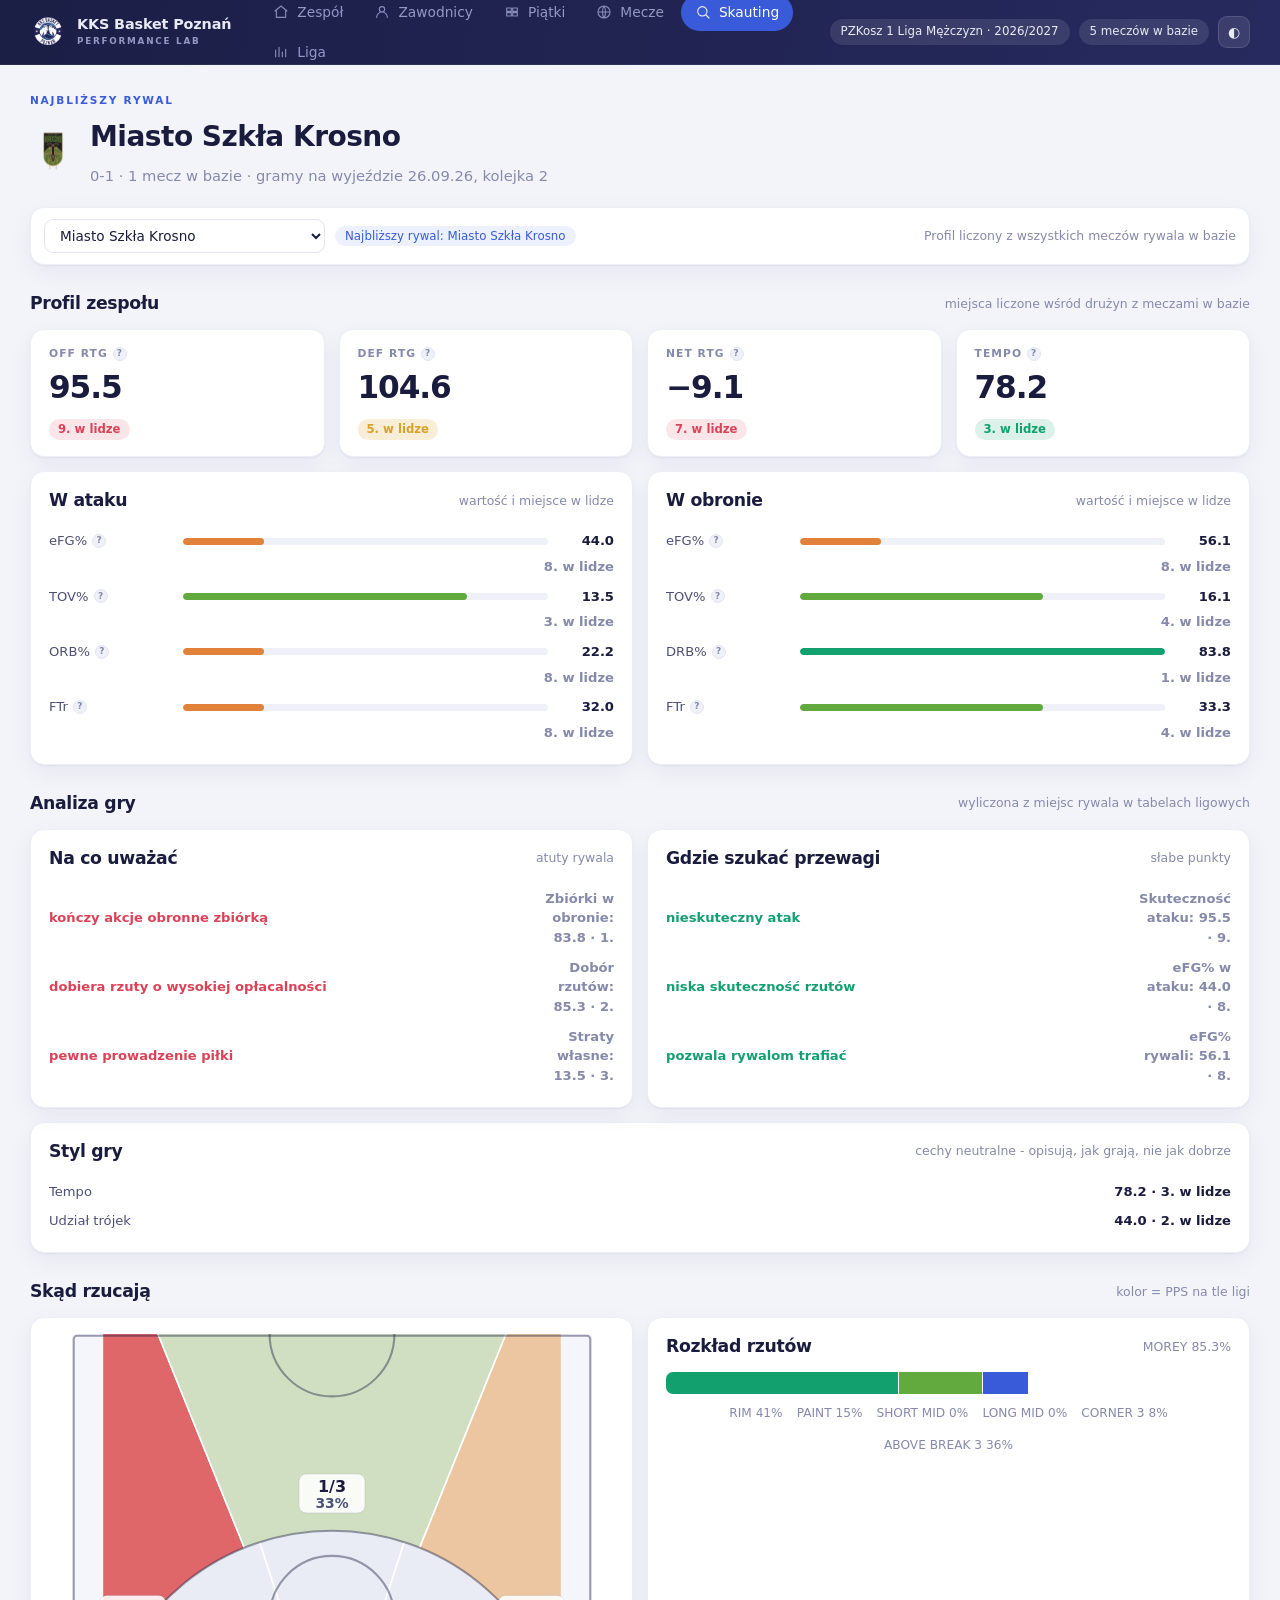
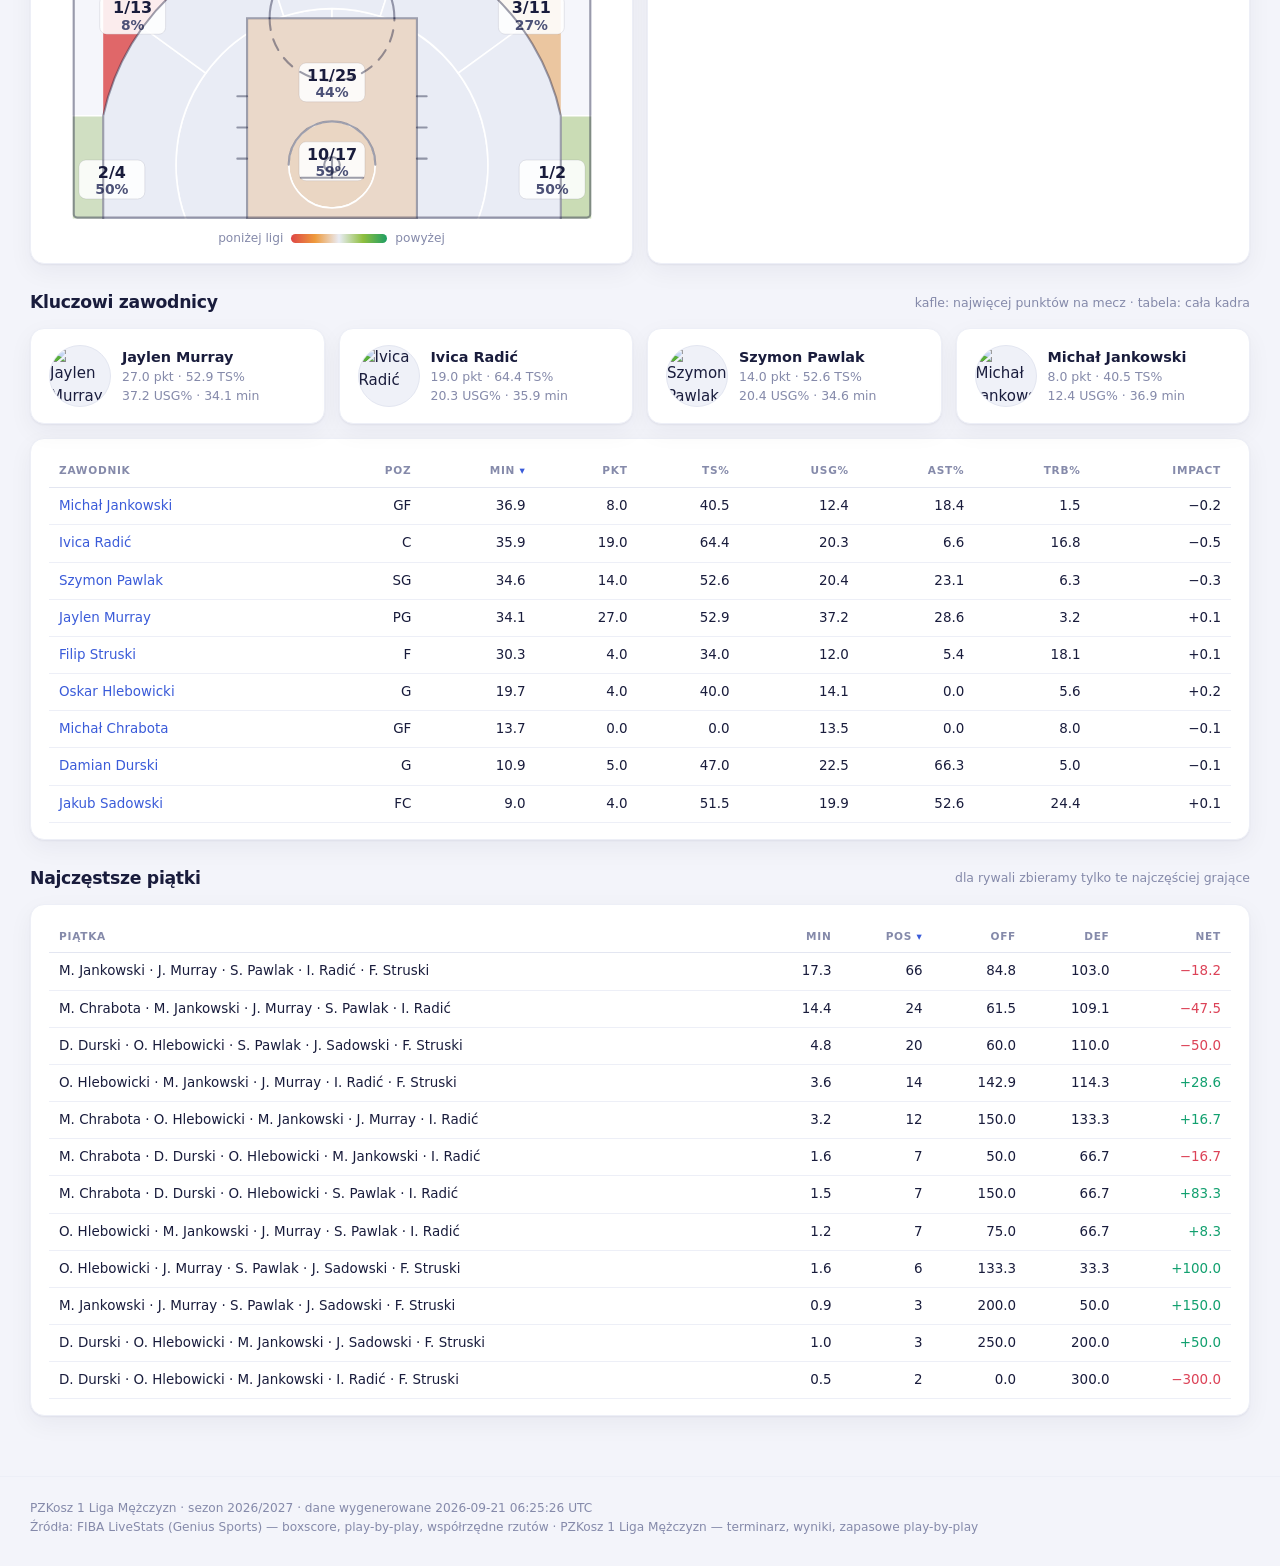
==== docs/scout.html @ 5217cedb "Skauting rywali, portrety 158x190, wybor osi na mapie stylu Portrety: format 158 x 190 (zapis 316 x " ====
<!doctype html>
<html lang="pl">
<head>
<meta charset="utf-8">
<meta name="viewport" content="width=device-width, initial-scale=1">
<title>Skauting · KKS Basket Poznań Lab</title>
<link rel="stylesheet" href="assets/css/app.css">
<link rel="icon" href="assets/logos/enea-basket-poznan.png">
</head>
<body>
<header class="topbar" data-nav></header>
<main class="wrap">
  <div class="page-head" id="head"></div>
  <div class="filters" id="filters"></div>
  <div id="content"></div>
</main>
<footer class="pagefoot" data-footer></footer>
<script type="module" src="assets/js/page-scout.js"></script>
</body>
</html>
---- docs/assets/css/app.css ----
/* KKS Basket Poznan Lab - system wizualny.
   Jasny interfejs roboczy z granatowym panelem bocznym w barwach klubu
   (granat #1B1E45, blekit #3A5BD9). Motyw ciemny dostepny przelacznikiem. */

:root {
  --bg: #F3F4FA;
  --surface: #FFFFFF;
  --surface-2: #FAFBFE;
  --surface-3: #EFF1F8;
  --border: #E3E6F1;
  --border-soft: #EDEFF7;

  --ink: #191C3C;
  --ink-dim: #4C5177;
  --ink-muted: #858AAA;

  --brand: #3A5BD9;
  --brand-ink: #FFFFFF;
  --brand-soft: #EDF1FE;
  --brand-line: #C9D5FA;

  --side: #1B1E45;
  --side-2: #262A5E;
  --side-ink: #E8EAF6;
  --side-muted: #9498C4;

  --good: #12A06F;
  --ok: #62A93E;
  --mid: #D9A128;
  --warn: #E2823A;
  --bad: #DC4257;

  --zone-empty: #E9ECF5;
  --zone-good: #1E9E63;
  --zone-ok: #8FBF3F;
  --zone-warn: #EE9A3C;
  --zone-bad: #DE4646;
  --court-floor: #F5F6FB;
  --court-line: rgba(25, 28, 60, .42);
  --tag-bg: rgba(255, 255, 255, .88);
  --tag-line: rgba(25, 28, 60, .14);

  --radius: 14px;
  --radius-sm: 10px;
  --shadow: 0 1px 2px rgba(25, 28, 60, .05), 0 8px 24px rgba(25, 28, 60, .05);
  --sans: "Inter", "Segoe UI", system-ui, -apple-system, sans-serif;
  --mono: "JetBrains Mono", "SFMono-Regular", Consolas, monospace;
  --side-w: 246px;
}

:root[data-theme="dark"] {
  --bg: #0E1030;
  --surface: #171A40;
  --surface-2: #1C1F49;
  --surface-3: #232755;
  --border: #2E3269;
  --border-soft: #262A5A;

  --ink: #EBEDFA;
  --ink-dim: #B2B7DC;
  --ink-muted: #8388B0;

  --brand: #6A8CFF;
  --brand-ink: #10143A;
  --brand-soft: #22285C;
  --brand-line: #343C7C;

  --side: #0A0C28;
  --side-2: #151845;

  --good: #35C48C;
  --ok: #8FCB5C;
  --mid: #E2B84E;
  --warn: #F09A55;
  --bad: #F0637A;

  --zone-empty: #20244F;
  --zone-good: #2FBE85;
  --zone-ok: #8FC24B;
  --zone-warn: #EE9A3C;
  --zone-bad: #E2596B;
  --court-floor: #191D44;
  --court-line: rgba(235, 237, 250, .45);
  --tag-bg: rgba(10, 12, 40, .78);
  --tag-line: rgba(235, 237, 250, .16);
  --shadow: 0 1px 2px rgba(0, 0, 0, .3), 0 10px 30px rgba(0, 0, 0, .28);
}

* { box-sizing: border-box; }

body {
  margin: 0;
  background: var(--bg);
  color: var(--ink);
  font-family: var(--sans);
  font-size: 15px;
  line-height: 1.5;
  -webkit-font-smoothing: antialiased;
}

a { color: inherit; text-decoration: none; }
h1, h2, h3 { margin: 0; font-weight: 650; letter-spacing: -.018em; }
h1 { font-size: 1.75rem; }
h2 { font-size: 1.02rem; }

/* --- szkielet ------------------------------------------------------------- */
.topbar {
  position: sticky; top: 0; z-index: 40;
  background: linear-gradient(100deg, var(--side) 0%, var(--side-2) 100%);
  color: var(--side-ink);
  border-bottom: 1px solid rgba(255, 255, 255, .07);
}
.topbar__inner {
  max-width: 1360px; margin: 0 auto; padding: 0 30px;
  display: flex; align-items: center; gap: 28px; height: 64px;
}
.brand { display: flex; align-items: center; gap: 11px; flex: none; }
.brand img { width: 36px; height: 36px; object-fit: contain; }
.brand b { display: block; font-size: .9rem; line-height: 1.15; letter-spacing: -.01em; }
.brand small {
  display: block; margin-top: 3px; font-size: .55rem; letter-spacing: .2em;
  color: var(--side-muted); font-weight: 650;
}
.nav { display: flex; gap: 3px; flex-wrap: wrap; }
.nav a {
  display: inline-flex; align-items: center; gap: 8px; padding: 8px 14px;
  border-radius: 99px; font-size: .86rem; font-weight: 520; color: var(--side-muted);
}
.nav a:hover { background: rgba(255, 255, 255, .08); color: #fff; }
.nav a[aria-current="page"] { background: var(--brand); color: #fff; }
.nav svg { width: 16px; height: 16px; opacity: .9; }
.topbar__right { margin-left: auto; display: flex; align-items: center; gap: 9px; }
.topbar__chip {
  font-size: .74rem; padding: 4px 11px; border-radius: 99px;
  background: rgba(255, 255, 255, .1); color: var(--side-ink); white-space: nowrap;
}
.icon-btn {
  background: rgba(255, 255, 255, .1); border: 1px solid rgba(255, 255, 255, .12);
  color: var(--side-ink); width: 32px; height: 32px; border-radius: 9px;
  cursor: pointer; font-size: .85rem; display: inline-flex; align-items: center; justify-content: center;
}
.icon-btn:hover { background: rgba(255, 255, 255, .18); }

.wrap { max-width: 1360px; width: 100%; margin: 0 auto; padding: 28px 30px 60px; }
.page-head { margin-bottom: 20px; }
.page-head p { margin: 7px 0 0; color: var(--ink-muted); font-size: .92rem; max-width: 74ch; }
.eyebrow {
  font-size: .66rem; letter-spacing: .17em; text-transform: uppercase;
  color: var(--brand); font-weight: 700; margin-bottom: 7px;
}
.crumbs { display: flex; align-items: center; gap: 8px; font-size: .8rem; color: var(--ink-muted); margin-bottom: 10px; }
.crumbs a:hover { color: var(--brand); }

.note {
  display: flex; gap: 12px; padding: 14px 16px; border-radius: var(--radius);
  background: var(--brand-soft); border: 1px solid var(--brand-line);
  font-size: .85rem; color: var(--ink-dim); margin-bottom: 20px; line-height: 1.55;
}
.note b { color: var(--ink); display: block; margin-bottom: 3px; font-weight: 620; }

/* --- filtry --------------------------------------------------------------- */
.filters {
  display: flex; flex-wrap: wrap; gap: 10px; align-items: center;
  padding: 11px 13px; background: var(--surface); border: 1px solid var(--border-soft);
  border-radius: var(--radius); margin-bottom: 20px; box-shadow: var(--shadow);
}
.seg { display: flex; flex-wrap: wrap; gap: 2px; background: var(--surface-3); padding: 3px; border-radius: 10px; }
.seg button {
  border: 0; background: transparent; color: var(--ink-dim); cursor: pointer;
  padding: 6px 13px; border-radius: 8px; font-size: .82rem; font-weight: 550; font-family: inherit;
}
.seg button:hover { color: var(--ink); }
.seg button.is-on { background: var(--surface); color: var(--brand); box-shadow: var(--shadow); }
.seg--sm button { padding: 4px 10px; font-size: .76rem; }
.filters select, .filters input[type="search"] {
  background: var(--surface); border: 1px solid var(--border); color: var(--ink);
  border-radius: 9px; padding: 7px 11px; font-family: inherit; font-size: .85rem;
  max-width: 100%; min-width: 0;
}
.filters__note { margin-left: auto; color: var(--ink-muted); font-size: .78rem; }

/* --- siatki i karty -------------------------------------------------------- */
.grid { display: grid; gap: 14px; }
.grid--4 { grid-template-columns: repeat(auto-fit, minmax(198px, 1fr)); }
.grid--3 { grid-template-columns: repeat(auto-fit, minmax(270px, 1fr)); }
.grid--2 { grid-template-columns: repeat(auto-fit, minmax(380px, 1fr)); }
.grid--tiles { grid-template-columns: repeat(auto-fill, minmax(250px, 1fr)); }

.card {
  background: var(--surface); border: 1px solid var(--border-soft);
  border-radius: var(--radius); padding: 16px 18px; box-shadow: var(--shadow);
}
.card__head { display: flex; align-items: center; justify-content: space-between; gap: 10px; margin-bottom: 12px; }
.card__sub { color: var(--ink-muted); font-size: .78rem; font-weight: 500; }
.section { margin: 26px 0 0; }
.section > .card__head { margin-bottom: 12px; }
.section h2 { font-size: 1.08rem; }

.stat__label {
  display: flex; align-items: center; gap: 5px;
  font-size: .67rem; letter-spacing: .1em; text-transform: uppercase;
  color: var(--ink-muted); font-weight: 650;
}
.stat__value { font-size: 1.95rem; font-weight: 700; letter-spacing: -.035em; font-variant-numeric: tabular-nums; margin-top: 2px; }
.stat__value small { font-size: .85rem; color: var(--ink-muted); font-weight: 500; }
.stat__foot { display: flex; align-items: center; gap: 8px; margin-top: 8px; font-size: .78rem; flex-wrap: wrap; }
.rank {
  font-variant-numeric: tabular-nums; font-weight: 650; padding: 2px 9px;
  border-radius: 99px; font-size: .73rem; background: var(--surface-3); color: var(--ink-dim);
}
.rank--top { background: color-mix(in srgb, var(--good) 15%, var(--surface)); color: var(--good); }
.rank--mid { background: color-mix(in srgb, var(--mid) 18%, var(--surface)); color: var(--mid); }
.rank--low { background: color-mix(in srgb, var(--bad) 13%, var(--surface)); color: var(--bad); }
.delta--up { color: var(--good); }
.delta--down { color: var(--bad); }

.pbar { position: relative; height: 7px; border-radius: 99px; background: var(--surface-3); overflow: hidden; }
.pbar i { position: absolute; inset: 0 auto 0 0; border-radius: 99px; display: block; }
.prow { display: grid; grid-template-columns: 124px 1fr 56px; gap: 10px; align-items: center; padding: 5px 0; }
.prow__name { font-size: .82rem; color: var(--ink-dim); display: flex; gap: 5px; align-items: center; }
.prow__val { font-variant-numeric: tabular-nums; font-size: .82rem; text-align: right; font-weight: 600; }

/* --- tabele ---------------------------------------------------------------- */
.table-wrap { overflow-x: auto; }
table.data { width: 100%; border-collapse: collapse; font-size: .84rem; }
table.data th, table.data td { padding: 8px 10px; text-align: right; white-space: nowrap; }
table.data th:first-child, table.data td:first-child {
  text-align: left; position: sticky; left: 0; background: var(--surface);
}
table.data thead th {
  font-size: .66rem; letter-spacing: .07em; text-transform: uppercase; color: var(--ink-muted);
  border-bottom: 1px solid var(--border); font-weight: 700; cursor: pointer; user-select: none;
}
table.data thead th:hover { color: var(--brand); }
table.data tbody tr { border-bottom: 1px solid var(--border-soft); }
table.data tbody tr:hover, table.data tbody tr:hover td:first-child { background: var(--surface-3); }
table.data td { font-variant-numeric: tabular-nums; }
table.data .is-club { font-weight: 650; }
table.data .is-club td:first-child { color: var(--brand); }
.sort-dir::after { content: " ▾"; color: var(--brand); }
.sort-dir.asc::after { content: " ▴"; }

/* --- kafle zawodnikow ------------------------------------------------------ */
.ptile {
  display: block; background: var(--surface); border: 1px solid var(--border-soft);
  border-radius: var(--radius); overflow: hidden; box-shadow: var(--shadow);
  transition: transform .14s ease, border-color .14s ease, box-shadow .14s ease;
}
.ptile:hover {
  transform: translateY(-2px); border-color: var(--brand-line);
  box-shadow: 0 2px 4px rgba(25, 28, 60, .06), 0 14px 32px rgba(58, 91, 217, .12);
}
.ptile__top { display: flex; gap: 13px; padding: 16px 16px 10px; align-items: center; }
.avatar {
  width: 62px; height: 62px; border-radius: 50%; flex: none; overflow: hidden;
  background: var(--surface-3); border: 1px solid var(--border);
  display: inline-block; position: relative;
}
.avatar img {
  /* kadr jest wypalony w pliku przez `basketlab photos`, wiec bez skalowania */
  width: 100%; height: 100%; object-fit: cover; display: block;
}
.avatar--lg { width: 92px; height: 92px; }
.avatar__initials {
  position: absolute; inset: 0; display: flex; align-items: center; justify-content: center;
  font-style: normal; font-weight: 700; font-size: .78rem; color: var(--ink-muted);
  letter-spacing: .02em;
}
.avatars .avatar__initials { font-size: .62rem; }

/* prostokatny portret - karty zawodnikow i naglowek profilu */
.portrait {
  /* proporcje 158 x 190 - kadr jest wypalony w pliku, wiec bez przesuwania */
  width: 66px; height: 79px; border-radius: 11px; flex: none; overflow: hidden;
  background: var(--surface-3); border: 1px solid var(--border);
  display: inline-block; position: relative;
}
.portrait img { width: 100%; height: 100%; object-fit: cover; display: block; }
.portrait--lg { width: 105px; height: 126px; border-radius: 14px; }
.ptile__name { font-weight: 650; font-size: .97rem; letter-spacing: -.012em; }
.ptile__meta { color: var(--ink-muted); font-size: .75rem; margin-top: 3px; }
.ptile__impact { display: flex; align-items: baseline; gap: 8px; padding: 0 16px 8px; }
.ptile__impact b { font-size: 1.4rem; font-variant-numeric: tabular-nums; letter-spacing: -.025em; }
/* blok ocen w ukladzie Dunks & Threes: duza wartosc + miejsce w lidze */
.ptile__epm { padding: 2px 16px 0; }
.ptile__epm small {
  display: block; font-size: .6rem; letter-spacing: .12em; text-transform: uppercase;
  color: var(--ink-muted); font-weight: 700;
}
.ptile__epm-row { display: flex; align-items: baseline; gap: 9px; }
.ptile__epm-row b {
  font-size: 1.85rem; font-weight: 700; letter-spacing: -.035em;
  font-variant-numeric: tabular-nums; line-height: 1.1;
}
.ptile__epm-row span { font-size: .72rem; color: var(--ink-muted); font-variant-numeric: tabular-nums; }
.ptile__lines { padding: 8px 16px 4px; display: grid; gap: 6px; }
.ptile__skills { padding: 6px 8px 10px; border-top: 1px solid var(--border-soft); background: var(--surface-2); }

/* linia oceny na tle ligi: tor, wypelnienie do percentyla, znacznik */
.rline { display: grid; grid-template-columns: 34px 1fr 42px 30px; gap: 8px; align-items: center; font-size: .74rem; }
.rline__label { color: var(--ink-muted); font-weight: 700; letter-spacing: .05em; }
.rline__track { position: relative; height: 6px; border-radius: 99px; background: var(--surface-3); }
.rline__track i { position: absolute; inset: 0 auto 0 0; border-radius: 99px; display: block; }
.rline__track u {
  position: absolute; top: 50%; width: 9px; height: 9px; border-radius: 50%;
  transform: translate(-50%, -50%); border: 2px solid var(--surface); display: block;
}
.rline__value { text-align: right; font-variant-numeric: tabular-nums; font-weight: 700; }
.rline__rank { text-align: right; font-size: .68rem; color: var(--ink-muted); font-variant-numeric: tabular-nums; }
.card .rline { padding: 5px 0; font-size: .8rem; }

/* wykres pizza: kawalki o promieniu wedlug percentyla */
.pizza { width: 100%; height: auto; display: block; max-width: 300px; margin-inline: auto; }
.pizza__bg { fill: var(--surface-3); }
.pizza__slice { stroke: var(--surface); stroke-width: 1; }
.pizza__slice:hover { stroke: var(--ink); stroke-width: 1.6; }
.pizza__grid { fill: none; stroke: var(--surface); stroke-width: 1; stroke-opacity: .7; }
.pizza__edge { fill: none; stroke: var(--border); stroke-width: 1; }
.pizza__tag { pointer-events: none; }
.pizza__label { fill: var(--ink-muted); font-size: 9.5px; font-weight: 700; letter-spacing: .04em; }
.pizza__value { fill: var(--ink); font-size: 10px; font-weight: 700; font-variant-numeric: tabular-nums; }

/* --- podpowiedzi ----------------------------------------------------------- */
.q {
  display: inline-flex; align-items: center; justify-content: center;
  width: 14px; height: 14px; border-radius: 50%; font-size: 9px; font-weight: 700;
  background: var(--surface-3); color: var(--ink-muted); cursor: help; flex: none;
  border: 1px solid var(--border);
}
.q:hover { background: var(--brand); color: var(--brand-ink); border-color: var(--brand); }
#tip {
  position: fixed; z-index: 90; max-width: 300px; padding: 11px 13px;
  background: var(--surface); border: 1px solid var(--border); border-radius: 11px;
  box-shadow: 0 12px 34px rgba(25, 28, 60, .16); font-size: .8rem; line-height: 1.45;
  pointer-events: none; opacity: 0; transform: translateY(4px);
  transition: opacity .12s, transform .12s; color: var(--ink);
}
#tip.on { opacity: 1; transform: translateY(0); }
#tip b { display: block; color: var(--brand); font-size: .72rem; letter-spacing: .06em; text-transform: uppercase; margin-bottom: 4px; }
#tip em { display: block; margin-top: 6px; color: var(--ink-muted); font-style: normal; }

/* --- boisko i wykresy ------------------------------------------------------ */
.court { width: 100%; height: auto; display: block; max-width: 520px; margin-inline: auto; }
.chart { width: 100%; height: auto; display: block; max-width: 620px; margin-inline: auto; }
.court .floor { fill: var(--court-floor); }
.court .line { fill: none; stroke: var(--court-line); stroke-width: .06; stroke-linecap: round; }
.court .zone { stroke: var(--surface); stroke-width: .045; }
.court .zone:hover { stroke: var(--ink); stroke-width: .09; }
.court .hex { stroke: var(--surface); stroke-width: .035; }
.court .hex:hover { stroke: var(--ink); stroke-width: .07; }
.court .shot-made { fill: none; stroke: var(--good); stroke-width: .105; }
.court .shot-miss { stroke: var(--bad); stroke-width: .105; stroke-linecap: round; opacity: .82; }
.zone-tag__bg { fill: var(--tag-bg); stroke: var(--tag-line); stroke-width: .02; }
.zone-tag__a { fill: var(--ink); font-size: .46px; font-weight: 700; text-anchor: middle; }
.zone-tag__b { fill: var(--ink-dim); font-size: .4px; font-weight: 600; text-anchor: middle; }
.zone-tag { pointer-events: none; }

.bars { display: flex; align-items: flex-end; gap: 3px; height: 92px; justify-content: flex-start; }
.bars div { flex: 1; max-width: 44px; border-radius: 3px 3px 0 0; min-height: 2px; }

.legend {
  display: flex; gap: 14px; flex-wrap: wrap; font-size: .76rem; color: var(--ink-muted);
  margin-top: 10px; align-items: center; justify-content: center;
}
.legend__item { display: inline-flex; align-items: center; gap: 6px; }
.legend__made { width: 9px; height: 9px; border-radius: 50%; border: 2px solid var(--good); }
.legend__miss {
  width: 10px; height: 10px;
  background:
    linear-gradient(45deg, transparent 43%, var(--bad) 43%, var(--bad) 57%, transparent 57%),
    linear-gradient(-45deg, transparent 43%, var(--bad) 43%, var(--bad) 57%, transparent 57%);
}
.legend__ramp {
  width: 96px; height: 9px; border-radius: 99px;
  background: linear-gradient(90deg, var(--zone-bad), var(--zone-warn), var(--zone-empty), var(--zone-ok), var(--zone-good));
}
.legend__scale { gap: 8px; }

/* wybor wskaznikow na osie mapy stylu */
.axis-picker { display: flex; align-items: center; gap: 6px; flex-wrap: wrap; }
.axis-picker span { font-size: .7rem; color: var(--ink-muted); font-weight: 650; letter-spacing: .06em; }
.axis-picker select {
  background: var(--surface-3); border: 1px solid var(--border); color: var(--ink);
  border-radius: 8px; padding: 4px 8px; font-family: inherit; font-size: .78rem;
}

/* --- rozne ----------------------------------------------------------------- */
.chips { display: flex; gap: 6px; flex-wrap: wrap; }
.chip {
  font-size: .74rem; padding: 3px 10px; border-radius: 99px;
  background: var(--surface-3); color: var(--ink-dim); border: 1px solid var(--border-soft);
}
.chip--brand { background: var(--brand-soft); color: var(--brand); border-color: var(--brand-line); }
.avatars { display: flex; }
.avatars .avatar {
  width: 34px; height: 34px; border: 2px solid var(--surface);
  margin-left: -9px; background: var(--surface-3);
}
.avatars > :first-child { margin-left: 0; }
.muted { color: var(--ink-muted); }
.mono { font-family: var(--mono); font-variant-numeric: tabular-nums; }
.empty { padding: 30px; text-align: center; color: var(--ink-muted); font-size: .86rem; }
.pagefoot { padding: 22px 30px 30px; color: var(--ink-muted); font-size: .76rem; border-top: 1px solid var(--border-soft); }

/* --- przebieg meczu -------------------------------------------------------- */
.pbp { max-height: 540px; overflow-y: auto; }
.pbp__row {
  display: grid; grid-template-columns: 46px 58px 1fr; gap: 10px; align-items: baseline;
  padding: 6px 6px; border-bottom: 1px solid var(--border-soft); font-size: .82rem;
}
.pbp__row.is-player { background: var(--brand-soft); border-radius: 8px; }
.pbp__clock { color: var(--ink-muted); font-variant-numeric: tabular-nums; font-size: .75rem; }
.pbp__score { font-variant-numeric: tabular-nums; font-weight: 650; font-size: .78rem; }
.pbp__what b { font-weight: 620; }
.pbp__what.is-made b { color: var(--good); }
.pbp__what.is-miss b { color: var(--bad); }

@media (max-width: 760px) {
  .filters { padding: 10px; gap: 8px; }
  .filters > .seg { width: 100%; }
  .filters .seg button { flex: 1 1 auto; padding: 6px 9px; font-size: .78rem; }
  .filters select, .filters input[type="search"] { flex: 1 1 100%; }
  .filters__note { margin-left: 0; flex-basis: 100%; font-size: .74rem; }
  .page-head h1 { font-size: 1.45rem; }
  .card { padding: 14px; }
  .grid--impact { grid-template-columns: 1fr 1fr; }
  .stat__value { font-size: 1.7rem; }
}

@media (max-width: 960px) {
  .topbar__inner { height: auto; padding: 10px 18px; flex-wrap: wrap; gap: 12px; }
  .nav { width: 100%; order: 3; }
  .topbar__chip { display: none; }
  .wrap { padding-inline: 18px; }
  .prow { grid-template-columns: 96px 1fr 48px; }
  .pagefoot { padding-inline: 18px; }
}

.avatar--tiny { width: 40px; height: 40px; }

/* kafle wplywu: trzy liczby i szersza karta z rozbiciem */
.grid--impact { grid-template-columns: repeat(3, minmax(0, 1fr)) 1.5fr; }
@media (max-width: 1100px) { .grid--impact { grid-template-columns: repeat(3, minmax(0, 1fr)); }
  .grid--impact > :last-child { grid-column: 1 / -1; } }
@media (max-width: 700px) { .grid--impact { grid-template-columns: 1fr 1fr; } }
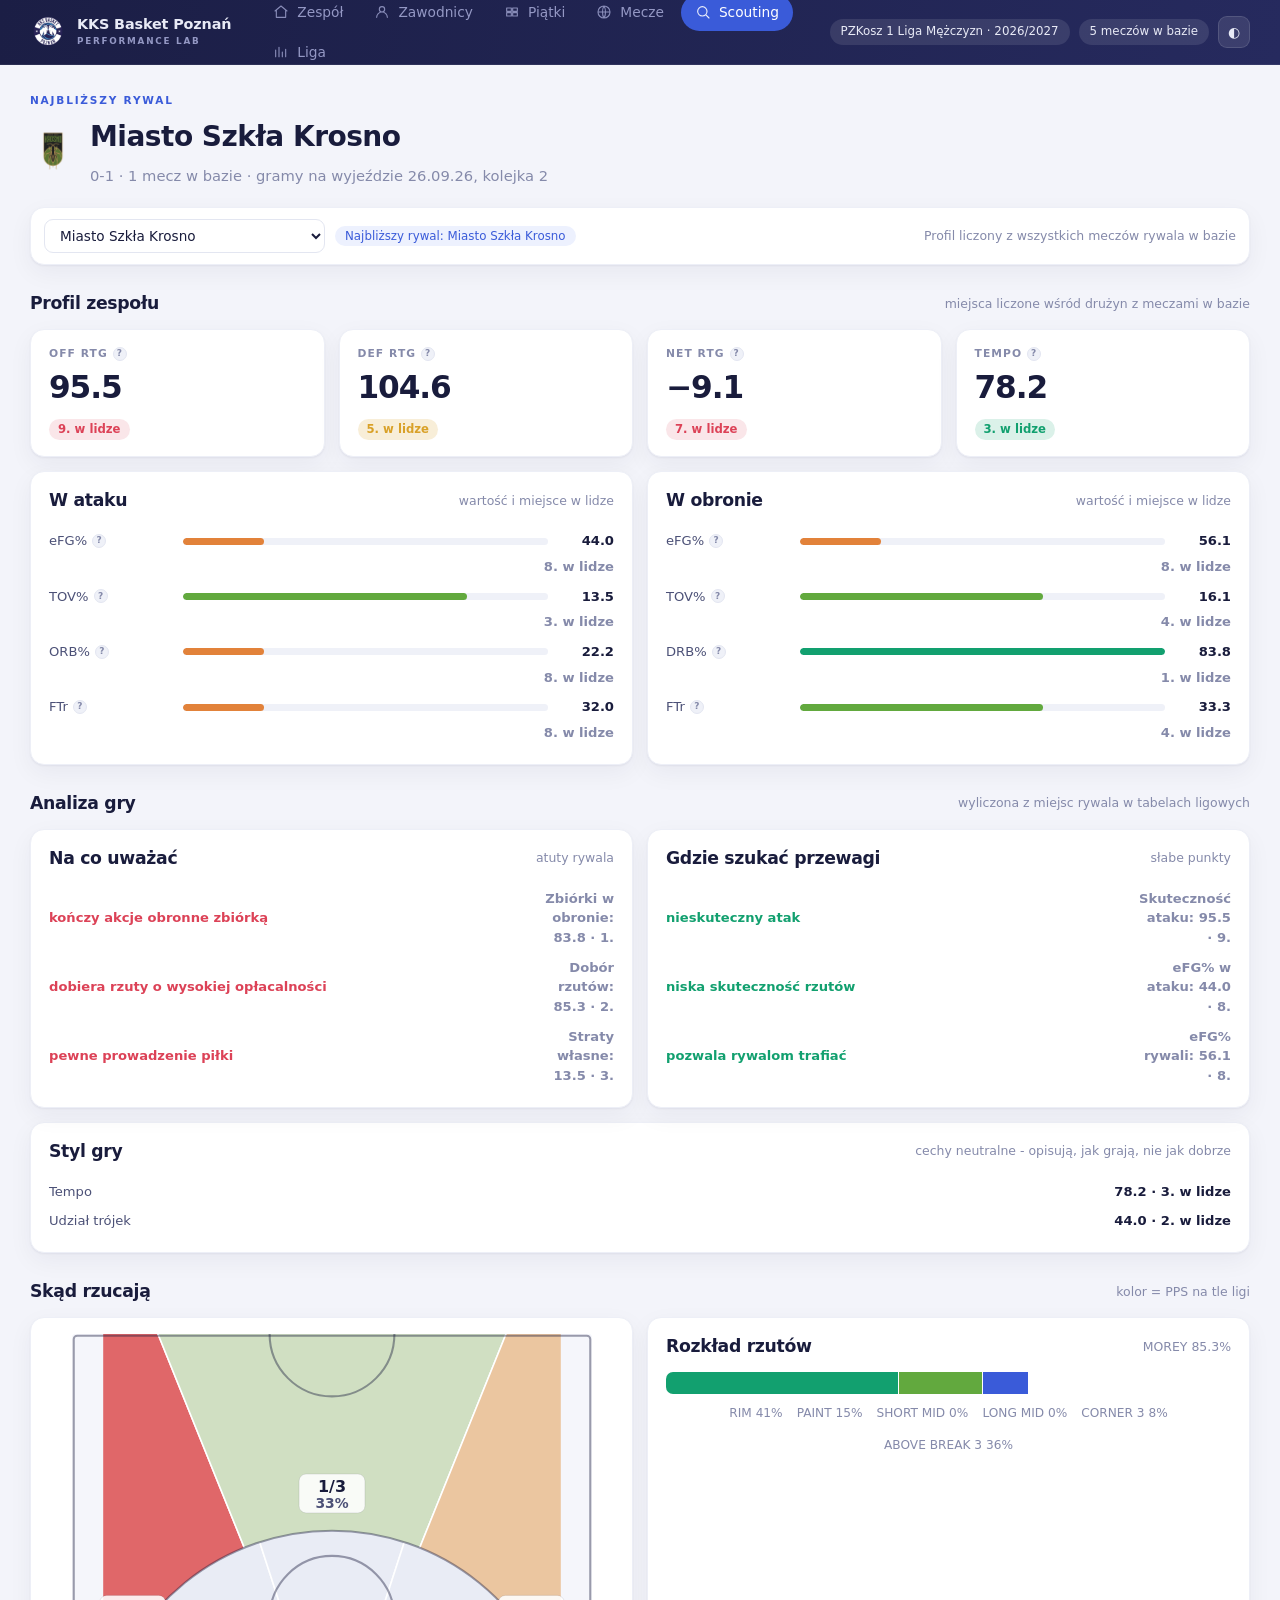
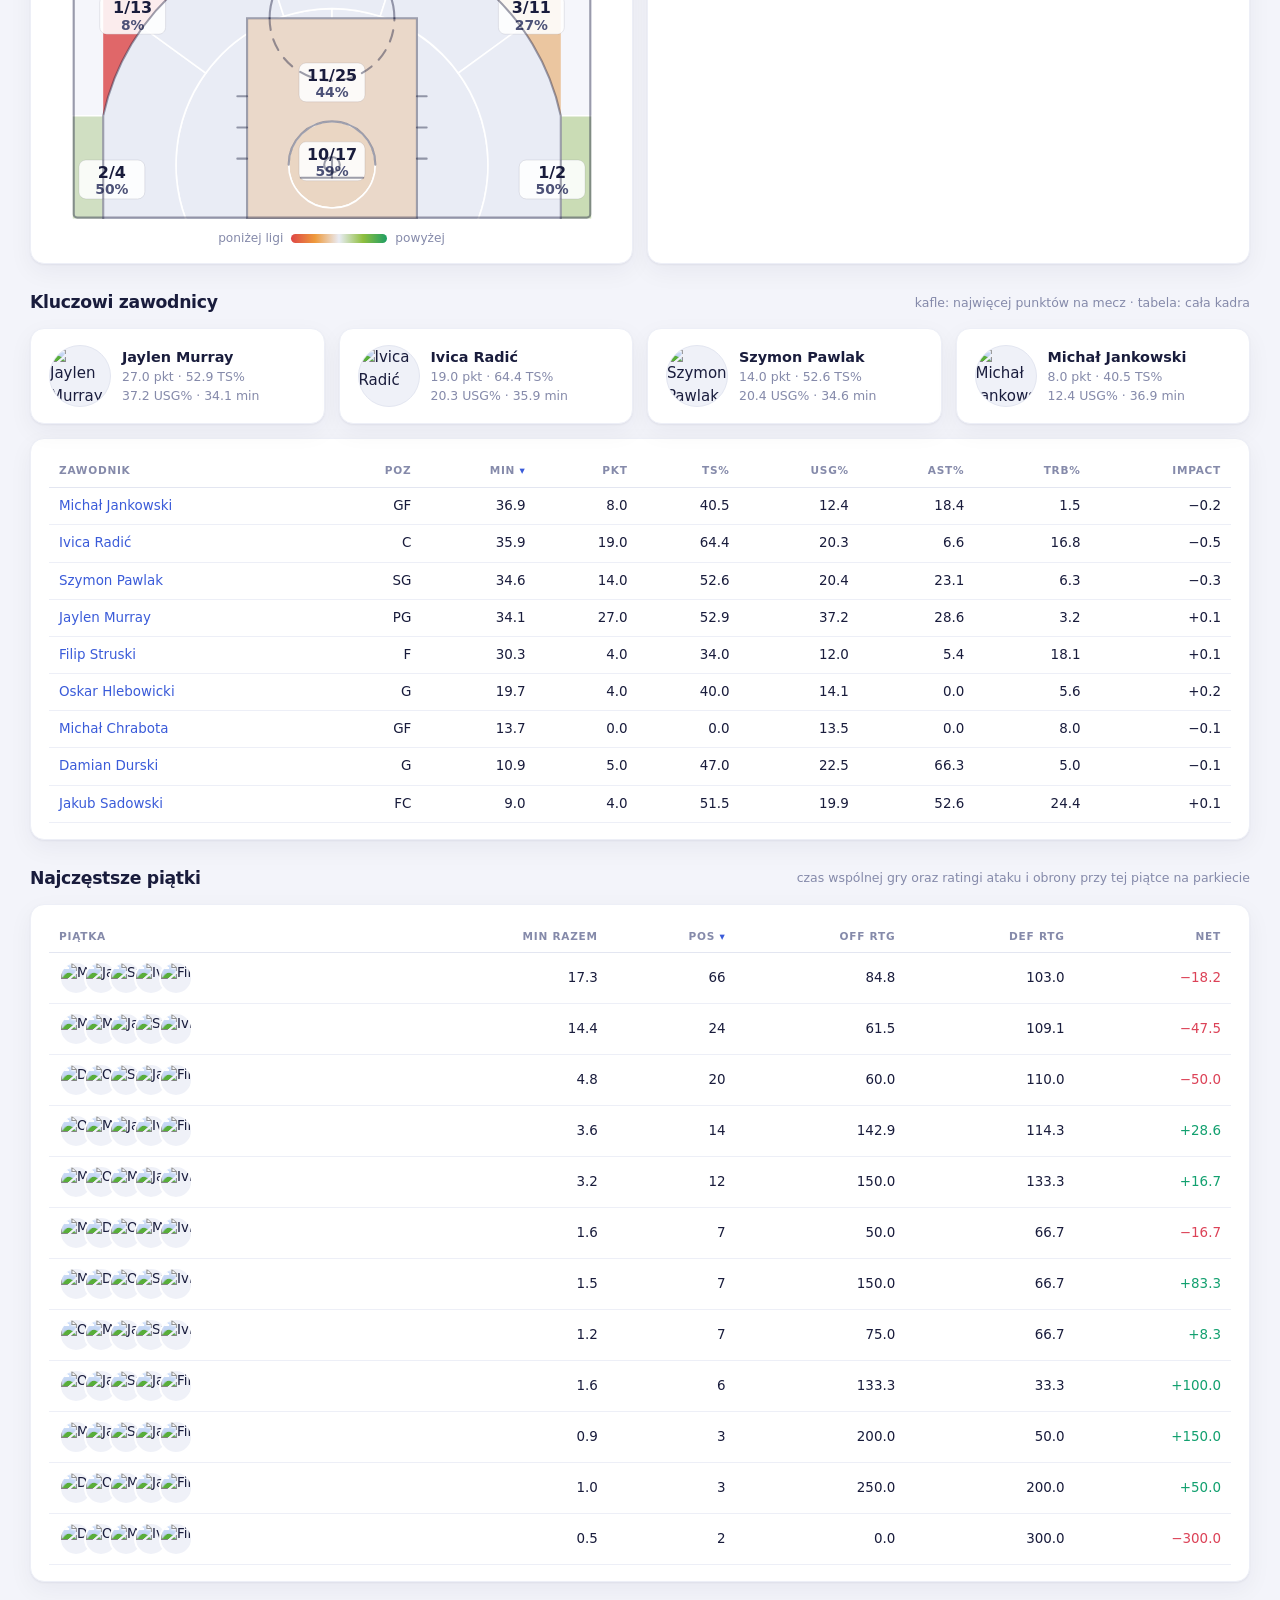
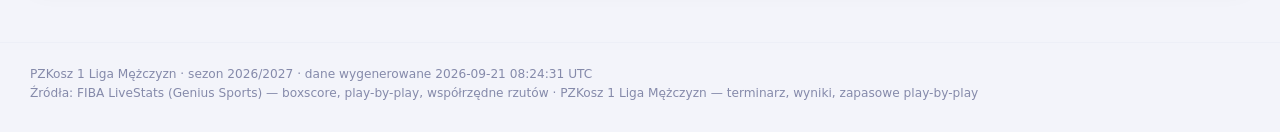
==== commit 7493a576: "ui: legenda kolorow mapy stylu, naprawa karty rywala, piatki w scoutingu - mapa stylu dostaje legend" ====
--- a/docs/scout.html
+++ b/docs/scout.html
@@ -3,7 +3,7 @@
 <head>
 <meta charset="utf-8">
 <meta name="viewport" content="width=device-width, initial-scale=1">
-<title>Skauting · KKS Basket Poznań Lab</title>
+<title>Scouting · KKS Basket Poznań Lab</title>
 <link rel="stylesheet" href="assets/css/app.css">
 <link rel="icon" href="assets/logos/enea-basket-poznan.png">
 </head>
--- a/docs/assets/css/app.css
+++ b/docs/assets/css/app.css
@@ -226,6 +226,10 @@
 table.data th, table.data td { padding: 8px 10px; text-align: right; white-space: nowrap; }
 table.data th:first-child, table.data td:first-child {
   text-align: left; position: sticky; left: 0; background: var(--surface);
+}
+@media (max-width: 760px) {
+  /* na waskim ekranie dlugi pierwszy element nie moze zjadac calej tabeli */
+  table.data td:first-child { max-width: 44vw; overflow: hidden; text-overflow: ellipsis; }
 }
 table.data thead th {
   font-size: .66rem; letter-spacing: .07em; text-transform: uppercase; color: var(--ink-muted);
@@ -375,6 +379,26 @@
   background: linear-gradient(90deg, var(--zone-bad), var(--zone-warn), var(--zone-empty), var(--zone-ok), var(--zone-good));
 }
 .legend__scale { gap: 8px; }
+.legend__dot {
+  width: 11px; height: 11px; border-radius: 50%; flex: 0 0 11px;
+  border: 1px solid var(--border);
+}
+.legend__dot--club { background: var(--surface-3); border: 2px solid var(--brand); }
+
+/* skrot do skautingu najblizszego rywala */
+.next-opp { display: flex; align-items: center; gap: 14px; text-decoration: none; color: inherit; }
+.next-opp:hover { border-color: var(--brand); }
+.next-opp > img { width: 48px; height: 48px; flex: 0 0 48px; object-fit: contain; }
+.next-opp > div { min-width: 0; }
+.next-opp__name { font-weight: 700; font-size: 1.05rem; line-height: 1.25; }
+.next-opp__stats {
+  margin-left: auto; display: flex; align-items: center; gap: 12px;
+  flex-wrap: wrap; justify-content: flex-end; white-space: nowrap;
+}
+@media (max-width: 560px) {
+  .next-opp { flex-wrap: wrap; gap: 12px; }
+  .next-opp__stats { margin-left: 0; width: 100%; justify-content: flex-start; }
+}
 
 /* wybor wskaznikow na osie mapy stylu */
 .axis-picker { display: flex; align-items: center; gap: 6px; flex-wrap: wrap; }
